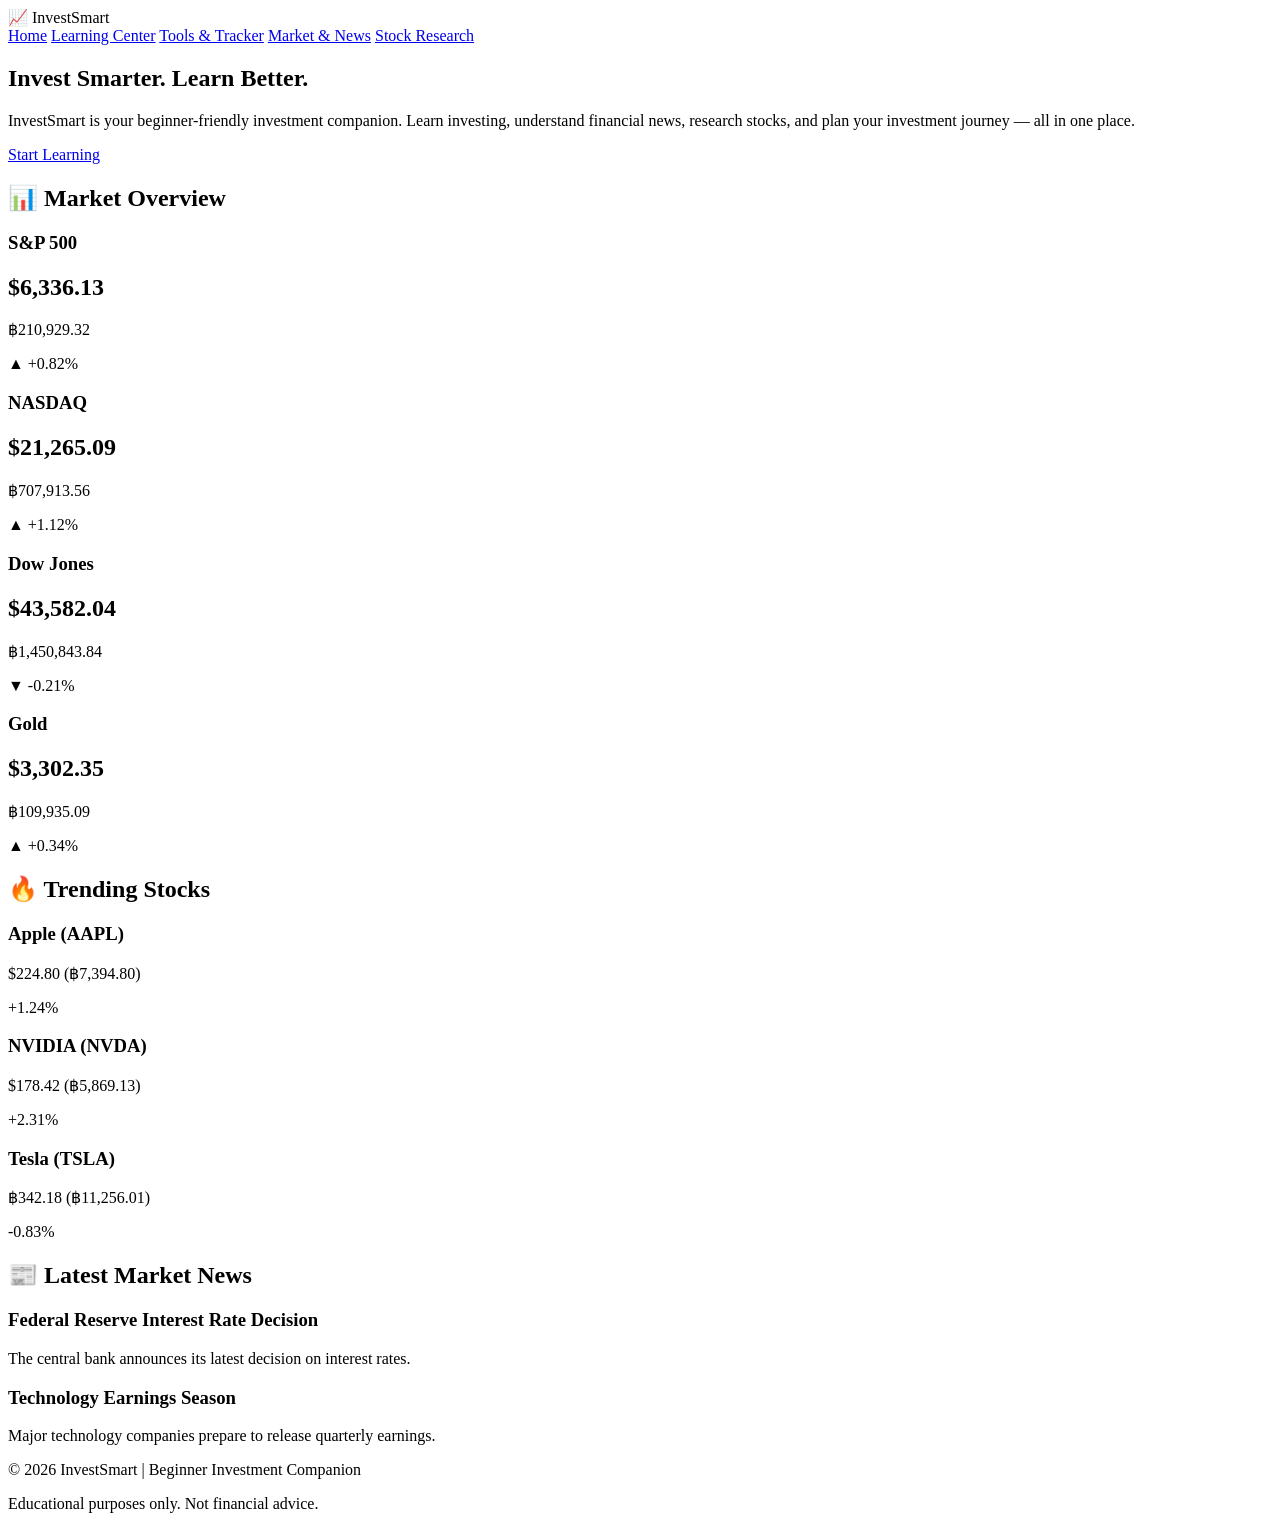
==== index.html @ b77fa6f3 "Add files via upload" ====
<!DOCTYPE html>
<html lang="en">

<head>
    <meta charset="UTF-8">
    <meta name="viewport" content="width=device-width, initial-scale=1.0">

    <title>InvestSmart - Beginner Investment Companion</title>

    <link rel="stylesheet" href="css/style.css">
</head>

<body>

<header>
    <div class="logo">📈 InvestSmart</div>

    <nav>
        <a href="index.html">Home</a>
        <a href="learning.html">Learning Center</a>
        <a href="tools.html">Tools & Tracker</a>
        <a href="news.html">Market & News</a>
        <a href="research.html">Stock Research</a>
    </nav>
</header>


<section class="hero">

    <div class="hero-content">

        <h1>Invest Smarter. Learn Better.</h1>

        <p>
            InvestSmart is your beginner-friendly investment companion.
            Learn investing, understand financial news, research stocks,
            and plan your investment journey — all in one place.
        </p>

        <a href="learning.html" class="btn">
            Start Learning
        </a>

    </div>

</section>


<main class="page">

    <h2 class="section-title">📊 Market Overview</h2>

    <div class="grid">

        <div class="card market-card">
            <h3>S&P 500</h3>
            <h2>$6,336.13</h2>
            <p>฿210,929.32</p>
            <p class="positive">▲ +0.82%</p>
        </div>

        <div class="card market-card">
            <h3>NASDAQ</h3>
            <h2>$21,265.09</h2>
            <p>฿707,913.56</p>
            <p class="positive">▲ +1.12%</p>
        </div>

        <div class="card market-card">
            <h3>Dow Jones</h3>
            <h2>$43,582.04</h2>
            <p>฿1,450,843.84</p>
            <p class="negative">▼ -0.21%</p>
        </div>

        <div class="card market-card">
            <h3>Gold</h3>
            <h2>$3,302.35</h2>
            <p>฿109,935.09</p>
            <p class="positive">▲ +0.34%</p>
        </div>

    </div>


    <h2 class="section-title">🔥 Trending Stocks</h2>

    <div class="grid">

        <div class="APcard">
            <h3>Apple (AAPL)</h3>
            <p>$224.80 (฿7,394.80)</p>
            <p class="positive">+1.24%</p>
        </div>

        <div class="NVcard">
            <h3>NVIDIA (NVDA)</h3>
            <p>$178.42 (฿5,869.13)</p>
            <p class="positive">+2.31%</p>
        </div>

        <div class="TScard">
            <h3>Tesla (TSLA)</h3>
            <p>฿342.18 (฿11,256.01)</p>
            <p class="negative">-0.83%</p>
        </div>

    </div>


    <h2 class="section-title">📰 Latest Market News</h2>

    <div class="grid">

        <div class="card">
            <h3>Federal Reserve Interest Rate Decision</h3>
            <p>
                The central bank announces its latest decision
                on interest rates.
            </p>
        </div>

        <div class="card">
            <h3>Technology Earnings Season</h3>
            <p>
                Major technology companies prepare to release
                quarterly earnings.
            </p>
        </div>

    </div>

</main>


<footer>
    <p>
        © 2026 InvestSmart | Beginner Investment Companion
    </p>

    <p>
        Educational purposes only. Not financial advice.
    </p>
</footer>

</body>
</html>
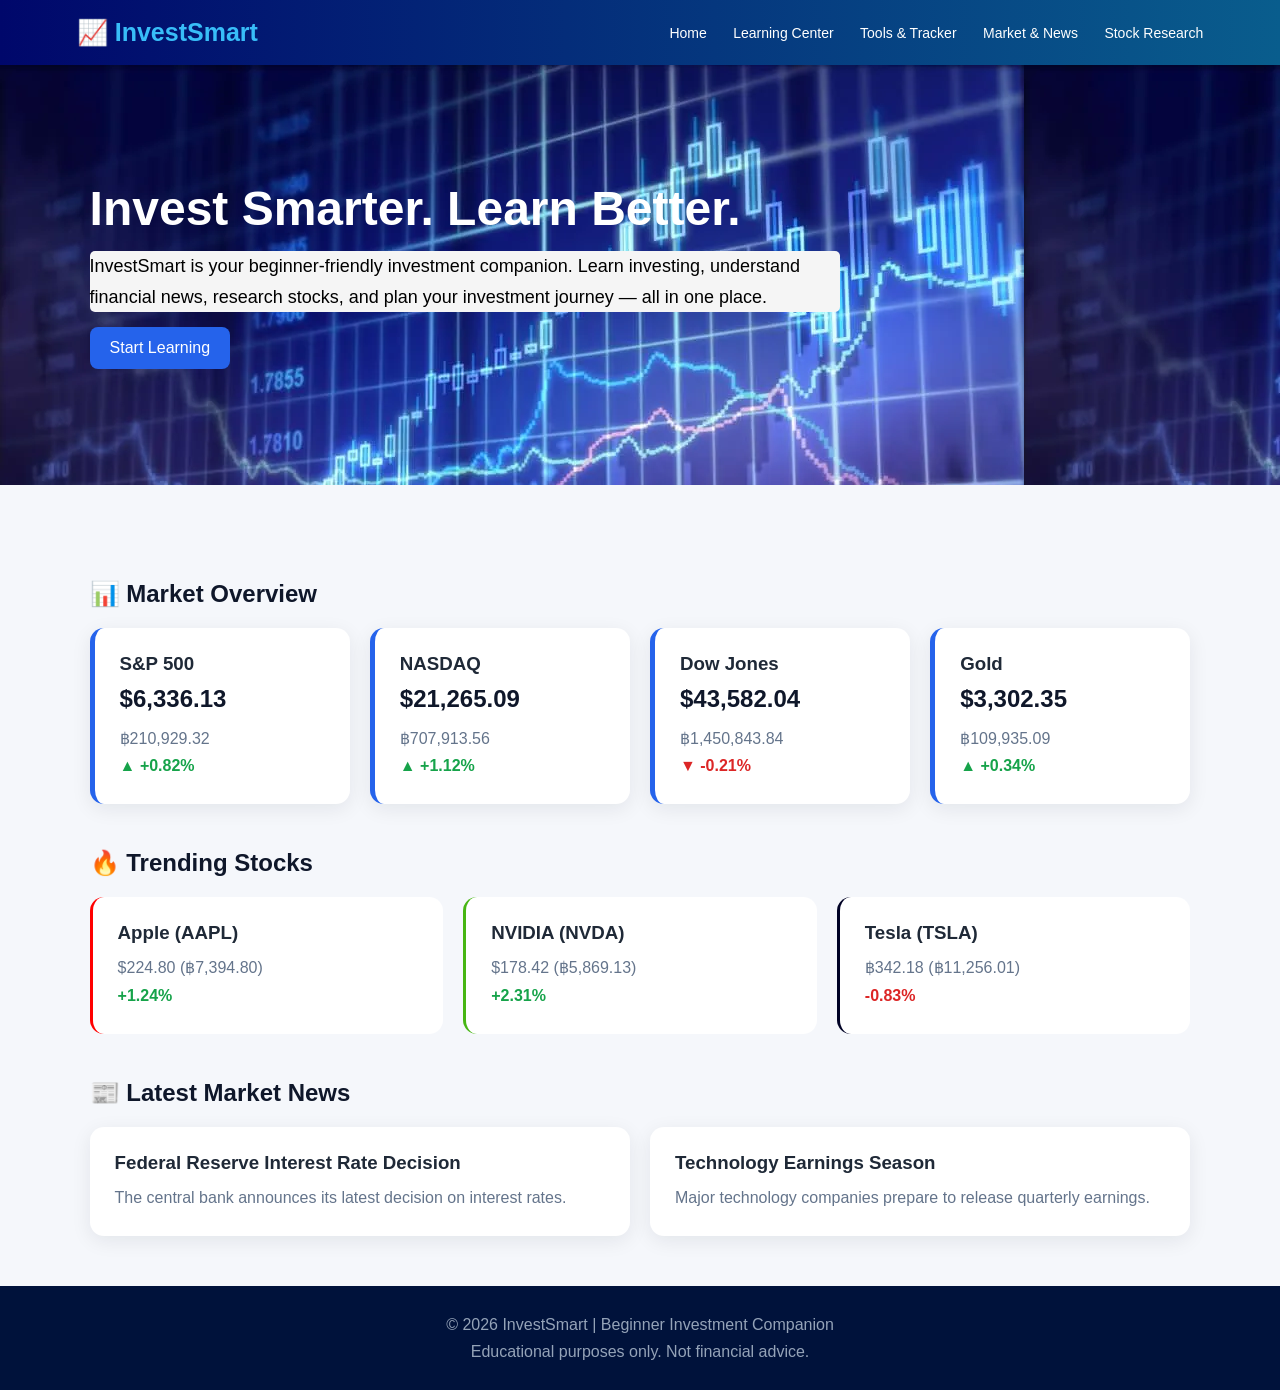
==== commit bd288fa3: "Update index.html" ====
--- a/index.html
+++ b/index.html
@@ -7,7 +7,7 @@
 
     <title>InvestSmart - Beginner Investment Companion</title>
 
-    <link rel="stylesheet" href="css/style.css">
+    <link rel="stylesheet" href="style.css">
 </head>
 
 <body>
--- a/style.css
+++ b/style.css
@@ -0,0 +1,651 @@
+/* =========================================
+   GENERAL
+========================================= */
+
+* {
+    margin: 0;
+    padding: 0;
+    box-sizing: border-box;
+    font-family: Arial, Helvetica, sans-serif;
+}
+
+
+body {
+    background: #f5f7fb;
+    color: #1f2937;
+}
+
+
+h1 {
+    font-size: 38px;
+    margin-bottom: 15px;
+    color: #0f172a;
+}
+
+.Inh1 {
+    font-size: 38px;
+    margin-bottom: 15px;
+    color: #d1dfff;
+}
+
+h2 {
+    margin-bottom: 12px;
+    color: #0f172a;
+}
+
+
+h3 {
+    margin-bottom: 10px;
+}
+
+p {
+    line-height: 1.7;
+    color: #64748b;
+}
+
+
+.subtitle {
+    max-width: 700px;
+    margin-bottom: 30px;
+}
+
+.toolssubtitle {
+    max-width: 700px;
+    margin-bottom: 30px;
+    color: white;
+}
+
+
+/* =========================================
+   NAVIGATION
+========================================= */
+
+header {
+    background: linear-gradient(to right, #00076b, #095d8d);
+    color: white;
+    padding: 18px 6%;
+
+    display: flex;
+    align-items: center;
+    justify-content: space-between;
+
+    position: sticky;
+    top: 0;
+
+    z-index: 100;
+}
+
+.logo {
+    font-size: 25px;
+    font-weight: bold;
+    color: #38bdf8;
+}
+
+
+nav a {
+    color: white;
+    text-decoration: none;
+    margin-left: 22px;
+    font-size: 14px;
+}
+
+
+nav a:hover {
+    color: #38bdf8;
+}
+
+
+/* =========================================
+   HERO
+========================================= */
+
+.hero {
+    background:
+        url("AdobeStock_73920831-1024x768.webp");
+
+    color: white;
+
+    padding: 70px 7%;
+
+    min-height: 420px;
+
+    display: flex;
+    align-items: center;
+}
+
+
+.hero-content {
+    max-width: 750px;
+}
+
+
+.hero h1 {
+    color: white;
+    font-size: 48px;
+}
+
+
+.hero p {
+    color: black;
+    font-size: 18px;
+    background-color: whitesmoke;
+    border-radius: 5px;
+}
+
+
+/* =========================================
+   PAGE
+========================================= */
+
+.page {
+    padding: 50px 7%;
+    min-height: 75vh;
+}
+
+
+.section-title {
+    margin-top: 45px;
+    margin-bottom: 20px;
+}
+
+.toolspage {
+    padding: 50px 7%;
+    min-height: 75vh;
+    background:
+    url("https://as2.ftcdn.net/v2/jpg/06/95/05/41/1000_F_695054102_xYJw64qlh1SC07SjEuPe5wACrSbRJOXu.jpg");
+}
+
+/* =========================================
+   BUTTON
+========================================= */
+
+.btn {
+    display: inline-block;
+
+    padding: 12px 20px;
+
+    background: #2563eb;
+
+    color: white;
+
+    border: none;
+
+    border-radius: 8px;
+
+    cursor: pointer;
+
+    text-decoration: none;
+
+    margin-top: 15px;
+}
+
+
+.btn:hover {
+    background: #1d4ed8;
+}
+
+
+/* =========================================
+   GRID
+========================================= */
+
+.grid {
+    display: grid;
+
+    grid-template-columns:
+        repeat(
+            auto-fit,
+            minmax(220px, 1fr)
+        );
+
+    gap: 20px;
+}
+
+
+/* =========================================
+   CARD
+========================================= */
+
+.card {
+    background: white;
+
+    padding: 25px;
+
+    border-radius: 14px;
+
+    box-shadow:
+        0 5px 20px
+        rgba(15, 23, 42, 0.08);
+}
+
+
+.market-card {
+    border-left: 5px solid #2563eb;
+}
+
+.APcard{
+    background: white;
+
+    padding: 25px;
+
+    border-radius: 14px;
+
+    border-left: red solid;
+}
+
+.NVcard{
+    background: white;
+
+    padding: 25px;
+
+    border-radius: 14px;
+
+    border-left: rgb(71, 182, 19) solid;
+}
+
+.TScard{
+    background: white;
+
+    padding: 25px;
+
+    border-radius: 14px;
+
+    border-left: rgb(0, 2, 37) solid;
+}
+
+.MYwatch{
+    background: white;
+
+    padding: 25px;
+
+    border-radius: 14px;
+
+    border-bottom: rgb(252, 193, 0) solid;
+
+    box-shadow: grey 0 5px 10px;
+}
+
+.IG{
+    background: white;
+
+    padding: 25px;
+
+    border-radius: 14px;
+
+    border-bottom: rgb(252, 0, 105) solid;
+
+    box-shadow: grey 0 5px 10px;
+}
+
+.DCA{
+    background: white;
+
+    padding: 25px;
+
+    border-radius: 14px;
+
+    border-bottom: rgb(0, 139, 252) solid;
+
+    box-shadow: grey 0 5px 10px;
+}
+
+.DVD{
+    background: white;
+
+    padding: 25px;
+
+    border-radius: 14px;
+
+    border-bottom: rgb(252, 134, 0) solid;
+
+    box-shadow: grey 0 5px 10px;
+}
+
+/* =========================================
+   COLORS
+========================================= */
+
+.positive {
+    color: #16a34a;
+    font-weight: bold;
+}
+
+
+.negative {
+    color: #dc2626;
+    font-weight: bold;
+}
+
+
+/* =========================================
+   LEARNING
+========================================= */
+
+.basiclearning-card{
+    border-top: 4px solid #59db31;
+    background: white;
+    border-radius: 14px;
+    padding: 25px;
+}
+
+.strlearning-card{
+    border-top: 4px solid #3189db;
+    background: white;
+    border-radius: 14px;
+    padding: 25px;
+}
+
+.UNlearning-card{
+    border-top: 4px solid #3ec8f1;
+    background: white;
+    border-radius: 14px;
+    padding: 25px;
+}
+
+.Lrlearning-card{
+    border-top: 4px solid #f13e7a;
+    background: white;
+    border-radius: 14px;
+    padding: 25px;
+}
+
+.FUlearning-card{
+    border-top: 4px solid #0f175f;
+    background: white;
+    border-radius: 14px;
+    padding: 25px;
+}
+
+.TAlearning-card{
+    border-top: 4px solid #e43408;
+    background: white;
+    border-radius: 14px;
+    padding: 25px;
+}
+
+.learning-card .icon {
+    font-size: 35px;
+    display: block;
+    margin-bottom: 10px;
+}
+
+.Yourcard{
+    background: white;
+
+    padding: 25px;
+
+    border-radius: 14px;
+
+    box-shadow:
+        0 5px 20px
+        rgba(15, 23, 42, 0.08);
+}
+
+.Yourcard:hover{
+    transition: 0.3s;
+    box-shadow:
+        0 5px 10px
+        rgb(255, 181, 21);
+}
+
+.progress {
+    background: #e2e8f0;
+
+    height: 9px;
+
+    border-radius: 10px;
+
+    margin-top: 15px;
+}
+
+
+.progress-bar {
+    background: #2563eb;
+
+    height: 100%;
+
+    width: 65%;
+
+    border-radius: 10px;
+}
+
+
+.progress-text {
+    margin-top: 10px;
+}
+
+
+
+/* =========================================
+   CALCULATOR
+========================================= */
+
+.calculator {
+    max-width: 500px;
+
+    background: white;
+
+    padding: 25px;
+
+    border-radius: 14px;
+
+    box-shadow:
+        0 5px 20px
+        rgba(15, 23, 42, 0.08);
+}
+
+
+label {
+    display: block;
+
+    margin-top: 15px;
+
+    margin-bottom: 6px;
+
+    font-weight: bold;
+}
+
+
+input,
+select {
+    width: 100%;
+
+    padding: 12px;
+
+    border:
+        1px solid #cbd5e1;
+
+    border-radius: 7px;
+}
+
+
+.result {
+    margin-top: 20px;
+
+    background: #eff6ff;
+
+    padding: 15px;
+
+    border-radius: 8px;
+
+    color: #1e40af;
+
+    font-weight: bold;
+}
+
+
+/* =========================================
+   WATCHLIST / INDICATORS
+========================================= */
+
+.indicator {
+    padding: 15px;
+
+    background: #f8fafc;
+
+    border-radius: 8px;
+
+    margin-top: 10px;
+}
+
+
+/* =========================================
+   NEWS
+========================================= */
+
+.news-card {
+    background: white;
+
+    padding: 20px;
+
+    border-radius: 12px;
+
+    border-left:
+        5px solid #f59e0b;
+    box-shadow: 0 5px 10px #f59e0b;
+}
+
+
+.news-category {
+    color: #2563eb;
+
+    font-size: 13px;
+
+    font-weight: bold;
+}
+
+
+/* =========================================
+   STOCK RESEARCH
+========================================= */
+
+.search-box {
+    display: flex;
+
+    gap: 10px;
+
+    max-width: 600px;
+
+    margin-bottom: 30px;
+}
+
+
+.search-box input {
+    flex: 1;
+}
+
+
+.stock-header {
+    background: linear-gradient(to right, #0010e9, #50b8f5);
+
+    color: white;
+
+    padding: 30px;
+
+    border-radius: 15px;
+
+    margin-bottom: 20px;
+}
+
+
+.stock-header h2 {
+    color: white;
+}
+
+
+.stock-industry {
+    color: #cbd5e1;
+}
+
+
+.stock-price {
+    font-size: 35px;
+
+    font-weight: bold;
+}
+
+
+.stock-positive {
+    color: #86efac;
+}
+
+
+.disclaimer {
+    background: #fff7ed;
+
+    border-left:
+        5px solid #f97316;
+
+    padding: 20px;
+
+    margin-top: 30px;
+
+    border-radius: 8px;
+}
+
+
+.disclaimer strong {
+    color: #c2410c;
+}
+
+
+/* =========================================
+   FOOTER
+========================================= */
+
+footer {
+    background: #00123b;
+
+    color: #94a3b8;
+
+    text-align: center;
+
+    padding: 25px;
+}
+
+
+footer p {
+    color: #94a3b8;
+}
+
+
+/* =========================================
+   MOBILE
+========================================= */
+
+@media (max-width: 800px) {
+
+    header {
+        flex-direction: column;
+
+        gap: 15px;
+    }
+
+
+    nav {
+        text-align: center;
+    }
+
+
+    nav a {
+        display: inline-block;
+
+        margin: 5px;
+    }
+
+
+    .hero h1 {
+        font-size: 36px;
+    }
+
+
+    h1 {
+        font-size: 30px;
+    }
+
+
+    .search-box {
+        flex-direction: column;
+    }
+
+}
